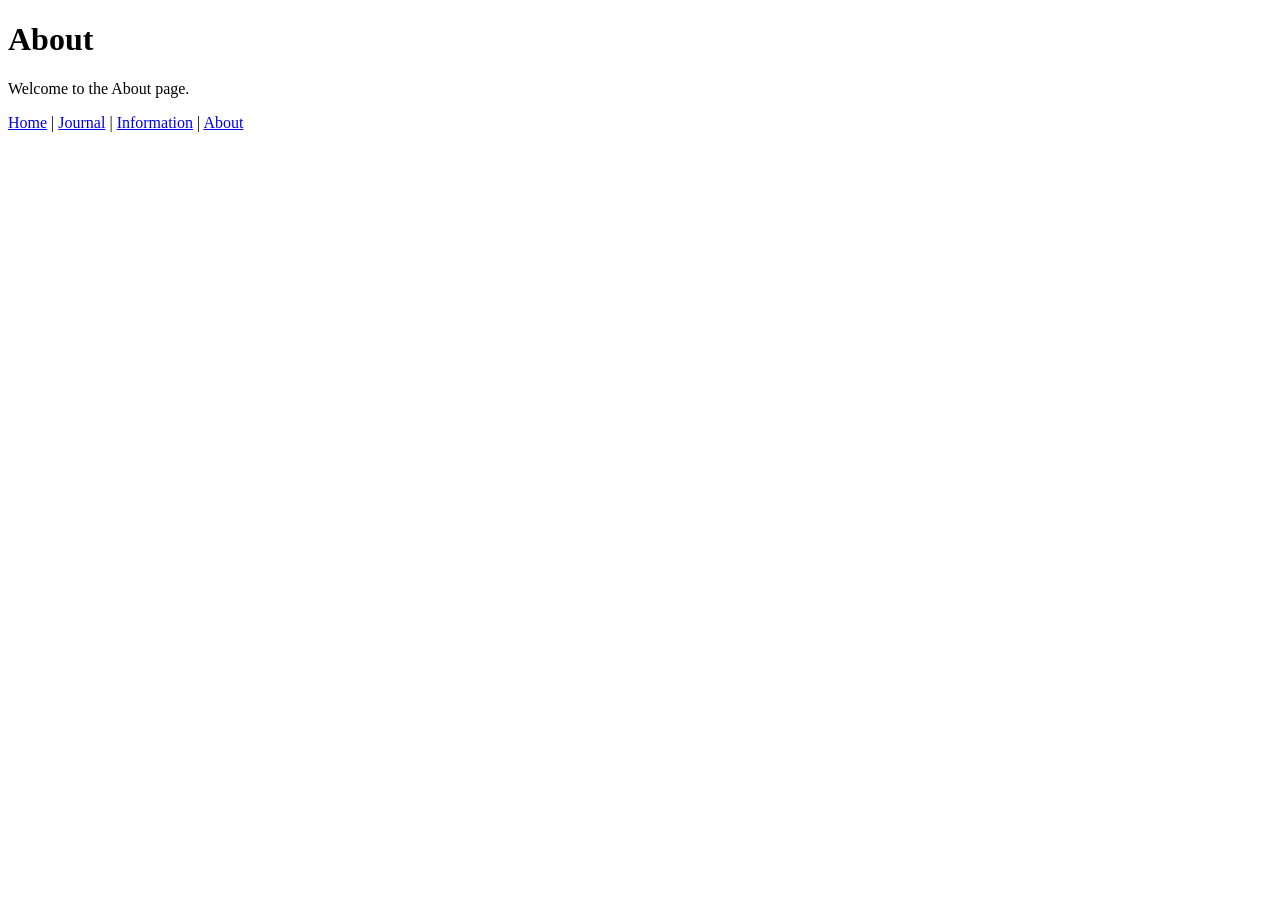
==== about.html @ fe09657f "Add about.html page with navigation links" ====
<!DOCTYPE html>
<html>
<head>
    <title>About</title>
</head>
<body>

<h1>About</h1>

<p>Welcome to the About page.</p>

<a href="index.html">Home</a> |
<a href="journal.html">Journal</a> |
<a href="information.html">Information</a> |
<a href="about.html">About</a>

</body>
</html>
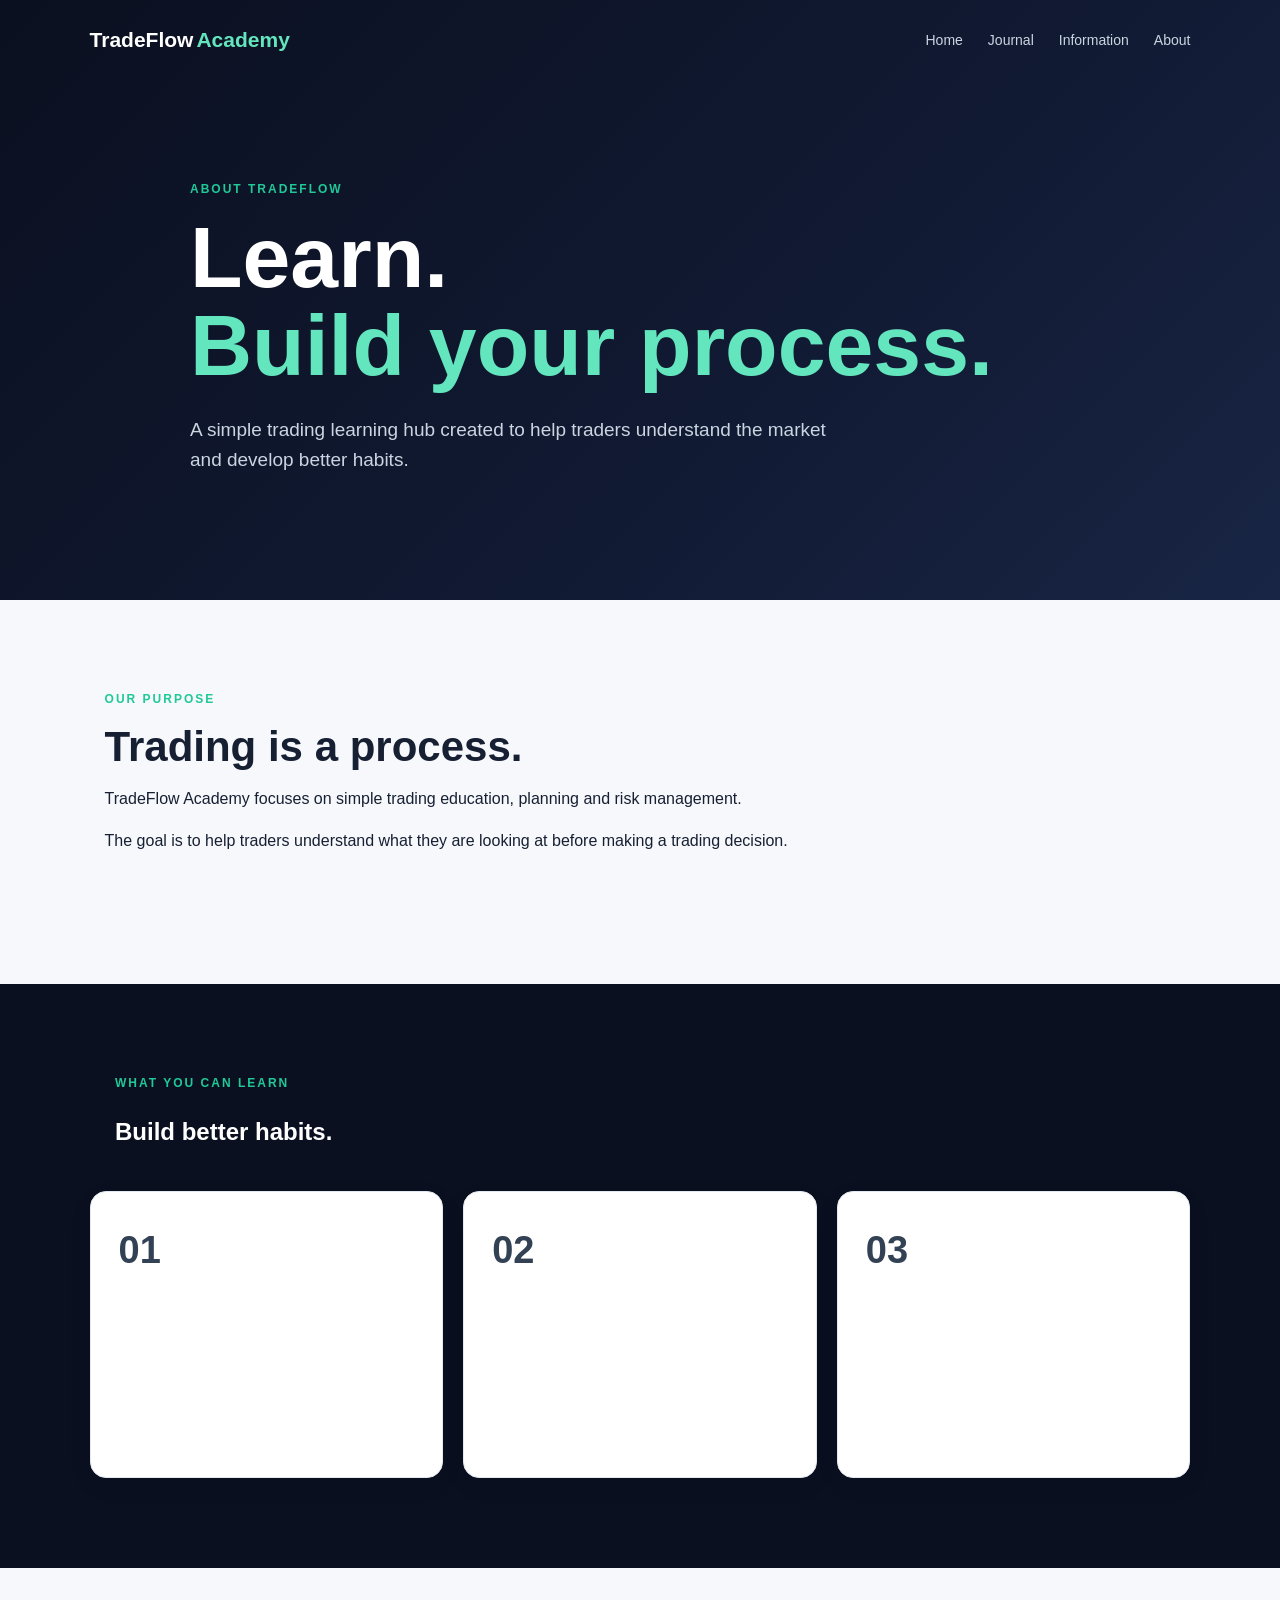
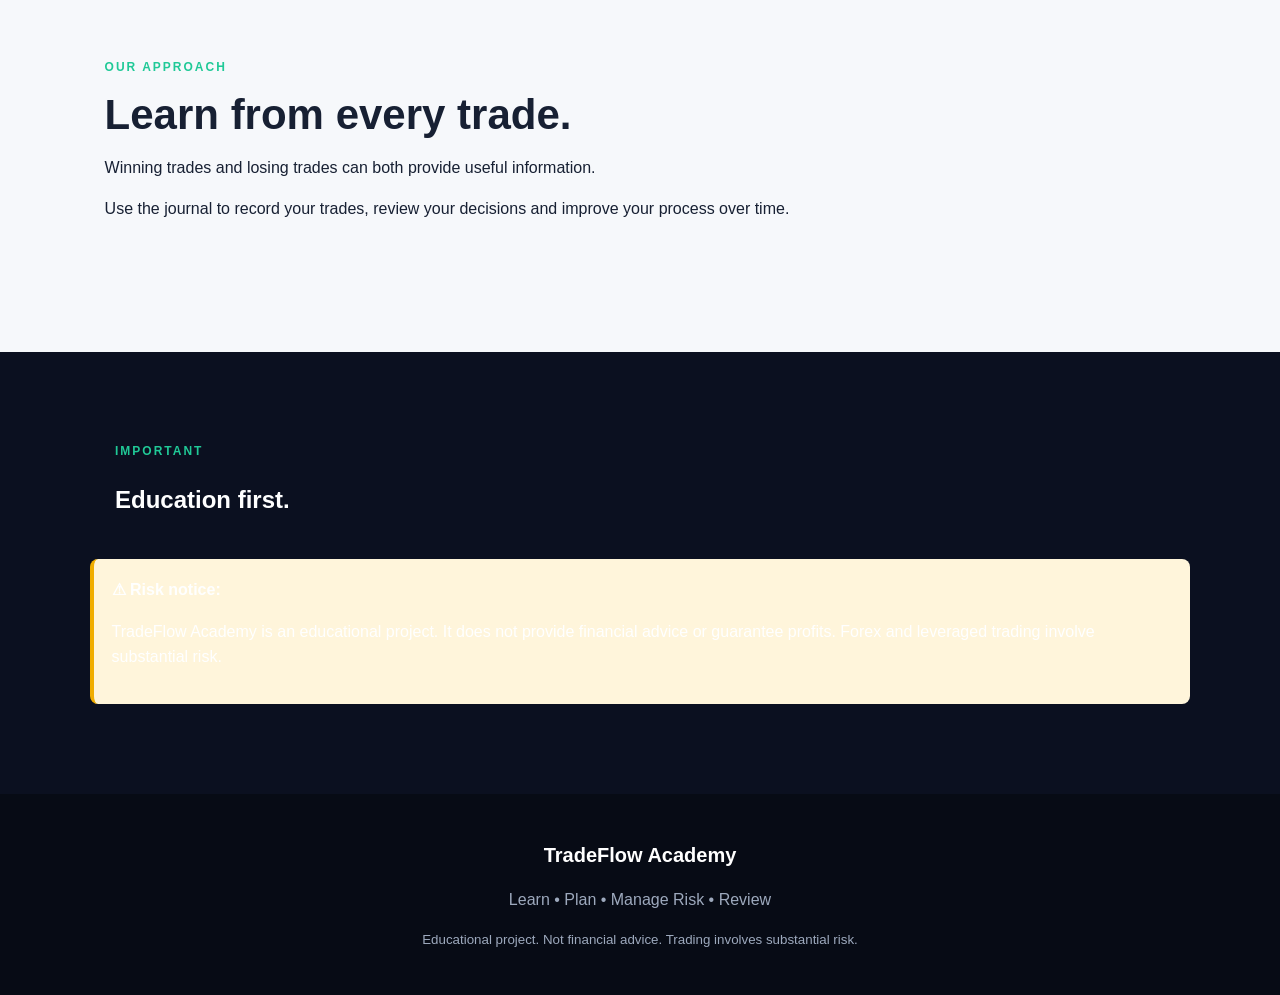
==== commit 7ebd73d2: "Add About page for TradeFlow Academy This file contains the HTML structure for the About page of Tra" ====
--- a/about.html
+++ b/about.html
@@ -1,18 +1,203 @@
 <!DOCTYPE html>
-<html>
+<html lang="en">
+
 <head>
-    <title>About</title>
+  <meta charset="UTF-8">
+  <meta name="viewport" content="width=device-width, initial-scale=1.0">
+
+  <title>About | TradeFlow Academy</title>
+
+  <link rel="stylesheet" href="style.css">
 </head>
+
 <body>
 
-<h1>About</h1>
-
-<p>Welcome to the About page.</p>
-
-<a href="index.html">Home</a> |
-<a href="journal.html">Journal</a> |
-<a href="information.html">Information</a> |
-<a href="about.html">About</a>
+<header class="hero">
+
+  <nav>
+
+    <a class="logo" href="index.html">
+      TradeFlow<span>Academy</span>
+    </a>
+
+    <div class="navlinks">
+
+      <a href="index.html">Home</a>
+
+      <a href="journal.html">Journal</a>
+
+      <a href="information.html">Information</a>
+
+      <a href="about.html">About</a>
+
+    </div>
+
+  </nav>
+
+
+  <div class="hero-content">
+
+    <p class="eyebrow">ABOUT TRADEFLOW</p>
+
+    <h1>Learn.<br><span>Build your process.</span></h1>
+
+    <p class="lead">
+      A simple trading learning hub created to help traders
+      understand the market and develop better habits.
+    </p>
+
+  </div>
+
+</header>
+
+
+<main>
+
+<section class="section">
+
+  <div class="section-head">
+
+    <p class="eyebrow">OUR PURPOSE</p>
+
+    <h2>Trading is a process.</h2>
+
+    <p>
+      TradeFlow Academy focuses on simple trading education,
+      planning and risk management.
+    </p>
+
+    <p>
+      The goal is to help traders understand what they are
+      looking at before making a trading decision.
+    </p>
+
+  </div>
+
+</section>
+
+
+<section class="dark-section">
+
+  <div class="section-head">
+
+    <p class="eyebrow">WHAT YOU CAN LEARN</p>
+
+    <h2>Build better habits.</h2>
+
+  </div>
+
+
+  <div class="cards timeframe-grid">
+
+    <article class="card">
+
+      <div class="tf">01</div>
+
+      <h3>Market Structure</h3>
+
+      <p>
+        Learn how price moves and how to identify
+        important highs, lows and trends.
+      </p>
+
+    </article>
+
+
+    <article class="card">
+
+      <div class="tf">02</div>
+
+      <h3>Trade Planning</h3>
+
+      <p>
+        Build a clear plan before entering a trade
+        instead of making random decisions.
+      </p>
+
+    </article>
+
+
+    <article class="card">
+
+      <div class="tf">03</div>
+
+      <h3>Risk Management</h3>
+
+      <p>
+        Understand stop losses, position size and
+        the importance of protecting your account.
+      </p>
+
+    </article>
+
+  </div>
+
+</section>
+
+
+<section class="section">
+
+  <div class="section-head">
+
+    <p class="eyebrow">OUR APPROACH</p>
+
+    <h2>Learn from every trade.</h2>
+
+    <p>
+      Winning trades and losing trades can both provide
+      useful information.
+    </p>
+
+    <p>
+      Use the journal to record your trades, review your
+      decisions and improve your process over time.
+    </p>
+
+  </div>
+
+</section>
+
+
+<section class="dark-section">
+
+  <div class="section-head">
+
+    <p class="eyebrow">IMPORTANT</p>
+
+    <h2>Education first.</h2>
+
+  </div>
+
+  <div class="warning">
+
+    <strong>⚠ Risk notice:</strong>
+
+    <p>
+      TradeFlow Academy is an educational project.
+      It does not provide financial advice or guarantee profits.
+      Forex and leveraged trading involve substantial risk.
+    </p>
+
+  </div>
+
+</section>
+
+</main>
+
+
+<footer>
+
+  <strong>TradeFlow Academy</strong>
+
+  <p>Learn • Plan • Manage Risk • Review</p>
+
+  <small>
+    Educational project. Not financial advice.
+    Trading involves substantial risk.
+  </small>
+
+</footer>
 
 </body>
+
 </html>
--- a/style.css
+++ b/style.css
@@ -0,0 +1 @@
+*{box-sizing:border-box}html{scroll-behavior:smooth}body{margin:0;font-family:Arial,Helvetica,sans-serif;color:#172033;background:#f6f8fb;line-height:1.6}a{text-decoration:none;color:inherit}.hero{background:linear-gradient(135deg,#0b1020 0%,#111a33 60%,#182544 100%);color:white;min-height:600px;padding:0 7% 80px}nav{height:80px;display:flex;align-items:center;justify-content:space-between;max-width:1200px;margin:auto}.logo{font-size:21px;font-weight:800}.logo span{color:#63e6be;margin-left:3px}.navlinks{display:flex;gap:25px;color:#cbd5e1;font-size:14px}.hero-content{max-width:900px;margin:100px auto 0}.eyebrow{letter-spacing:2px;font-size:12px;font-weight:800;color:#20c997;margin:0 0 15px}.hero h1{font-size:clamp(48px,8vw,86px);line-height:1.02;margin:0 0 25px}.hero h1 span{color:#63e6be}.lead{max-width:650px;color:#cbd5e1;font-size:19px}.buttons{display:flex;gap:12px;margin-top:30px}.btn{display:inline-block;border:0;border-radius:8px;padding:13px 20px;font-weight:700;cursor:pointer}.primary{background:#63e6be;color:#071018}.ghost{border:1px solid #52617d;color:white}.section{padding:90px 7%;max-width:1250px;margin:auto}.section-head{max-width:760px;margin-bottom:40px}.section h2{font-size:42px;line-height:1.1;margin:0 0 15px}.cards{display:grid;grid-template-columns:repeat(3,1fr);gap:20px}.card{background:white;border:1px solid #e4e9f0;border-radius:16px;padding:28px;box-shadow:0 8px 30px #1018280a}.card.accent{border-top:4px solid #63e6be}.tf{font-weight:900;font-size:38px;color:#334155}.card h3{font-size:21px}.card li{margin:7px 0;color:#64748b}.flow{display:flex;flex-wrap:wrap;justify-content:center;gap:15px;align-items:center;margin-top:35px;font-weight:800}.flow span{background:#e9f8f3;padding:10px 15px;border-radius:30px}.flow b{color:#20a77a}.dark-section{background:#0b1020;color:white;padding:90px 7%}.dark-section>.section-head,.strategy-list{max-width:1050px;margin-left:auto;margin-right:auto}.dark-section .section-head p:not(.eyebrow){color:#aeb9cc}.strategy-list{display:grid;gap:8px}.step{display:grid;grid-template-columns:70px 1fr;gap:20px;padding:25px 0;border-bottom:1px solid #26314a}.step span{font-size:26px;font-weight:900;color:#63e6be}.step h3{margin:0 0 5px}.step p{margin:0;color:#b8c2d4}.risk-grid{display:grid;grid-template-columns:repeat(4,1fr);gap:18px}.risk-box{background:white;border:1px solid #e4e9f0;border-radius:15px;padding:25px}.risk-box strong{font-size:32px;color:#20a77a}.warning{margin-top:30px;padding:18px;background:#fff5db;border-left:4px solid #f0ad00;border-radius:8px}.alt{background:#eef3f7;max-width:none}.checklist{max-width:800px;margin:auto;display:grid;gap:12px}.checklist label{background:white;border:1px solid #dfe5ec;padding:16px;border-radius:9px;font-weight:600}.checklist input{width:18px;height:18px;margin-right:10px;vertical-align:middle}.journal-form{max-width:800px;margin:auto;display:grid;grid-template-columns:1fr 1fr;gap:12px}.journal-form input,.journal-form select,.journal-form textarea{width:100%;padding:14px;border-radius:8px;border:1px solid #39445d;background:#141d32;color:white}.journal-form textarea{grid-column:1/-1;min-height:120px}.journal-form .btn{width:max-content}.mini-grid{display:grid;grid-template-columns:repeat(4,1fr);gap:18px}.mini-grid article{background:white;padding:24px;border-radius:14px;border:1px solid #e3e8ef}.mini-grid h3{margin-top:0}footer{background:#070b15;color:#9da9bd;text-align:center;padding:45px 20px}footer strong{color:white;font-size:20px}footer small{display:block;margin-top:15px}@media(max-width:800px){.navlinks{display:none}.hero{padding-left:5%;padding-right:5%}.hero-content{margin-top:70px}.cards,.risk-grid,.mini-grid{grid-template-columns:1fr}.section,.dark-section{padding:65px 5%}.section h2{font-size:34px}.journal-form{grid-template-columns:1fr}.journal-form textarea{grid-column:auto}.flow{justify-content:flex-start}.hero h1{font-size:52px}}
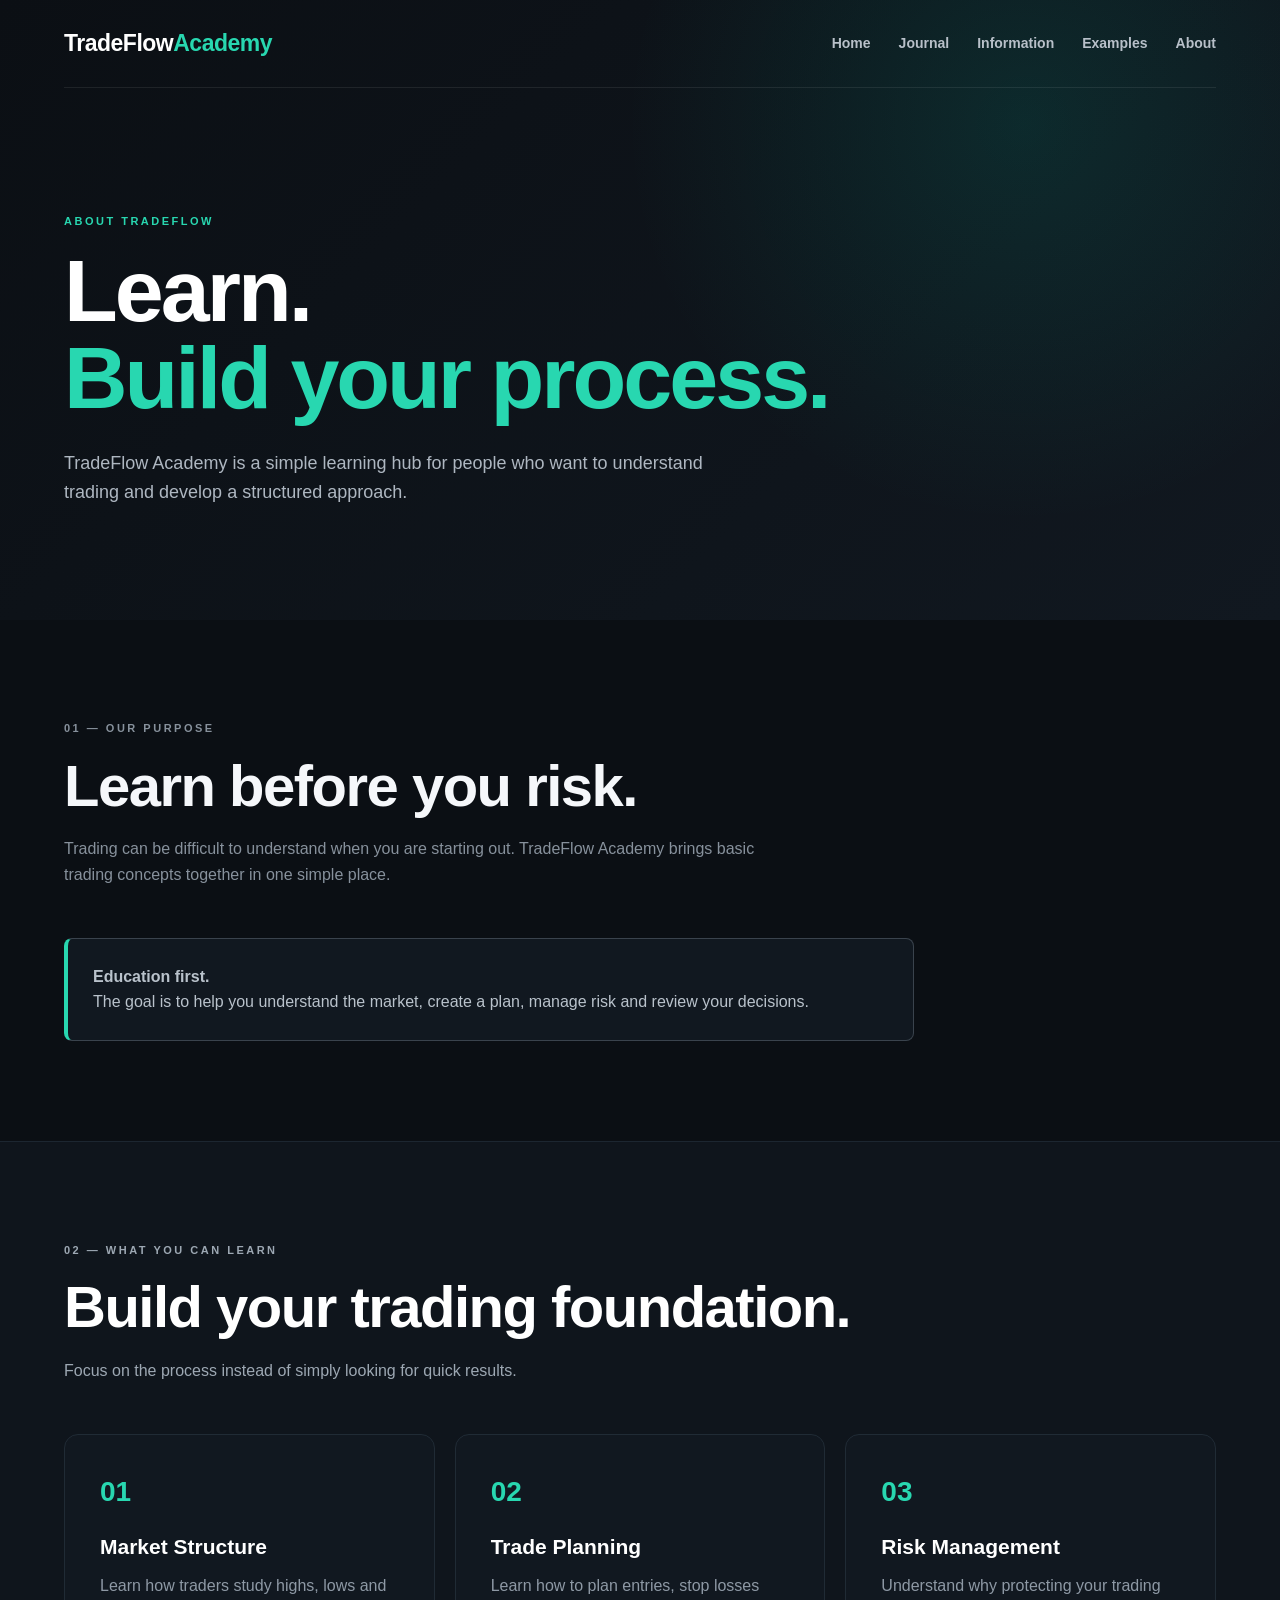
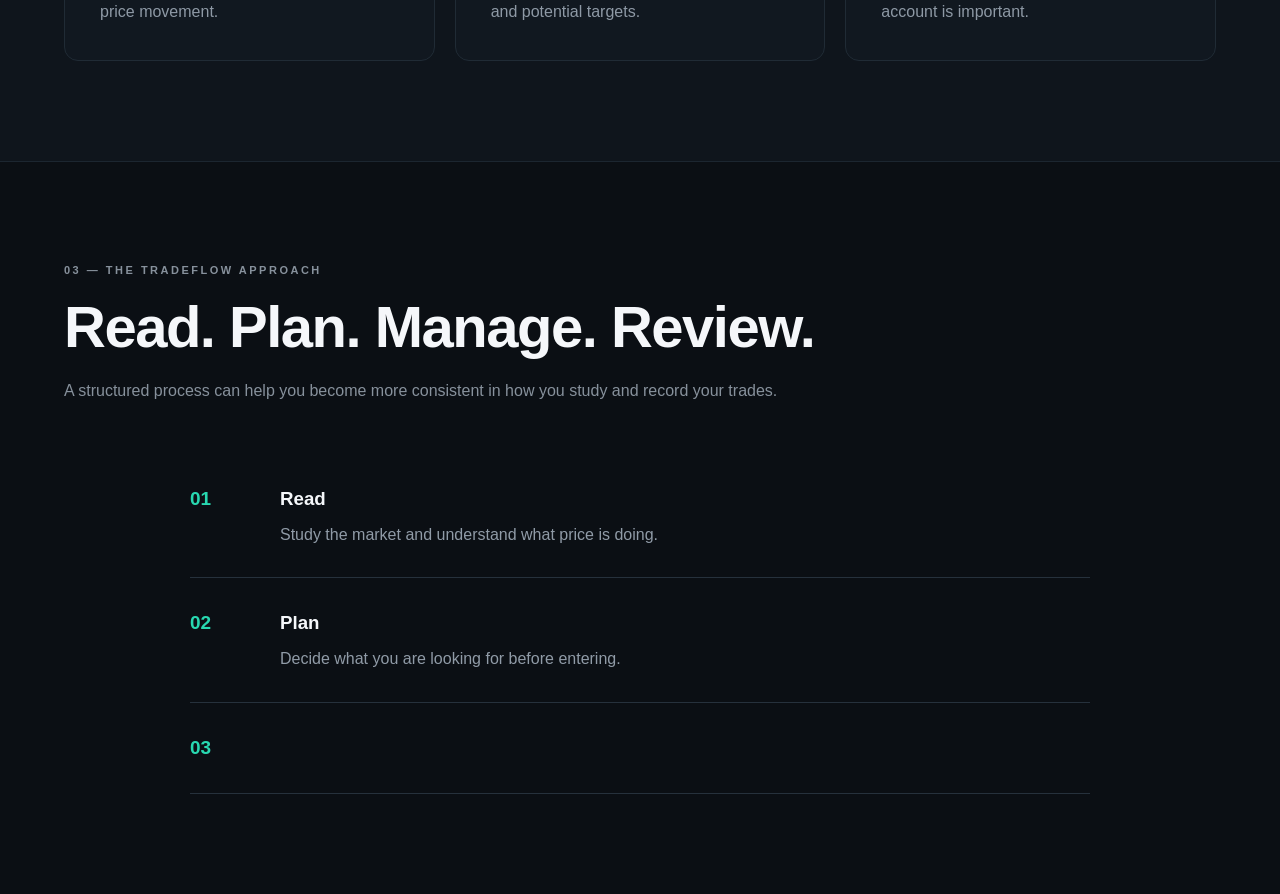
==== commit 2e528ab9: "Add About page for TradeFlow Academy This file contains the HTML structure for the About page of Tra" ====
--- a/about.html
+++ b/about.html
@@ -28,6 +28,8 @@
 
       <a href="information.html">Information</a>
 
+      <a href="examples.html">Examples</a>
+
       <a href="about.html">About</a>
 
     </div>
@@ -39,11 +41,15 @@
 
     <p class="eyebrow">ABOUT TRADEFLOW</p>
 
-    <h1>Learn.<br><span>Build your process.</span></h1>
+    <h1>
+      Learn.<br>
+      <span>Build your process.</span>
+    </h1>
 
     <p class="lead">
-      A simple trading learning hub created to help traders
-      understand the market and develop better habits.
+      TradeFlow Academy is a simple learning hub for people
+      who want to understand trading and develop a structured
+      approach.
     </p>
 
   </div>
@@ -53,22 +59,31 @@
 
 <main>
 
+
 <section class="section">
 
   <div class="section-head">
 
-    <p class="eyebrow">OUR PURPOSE</p>
-
-    <h2>Trading is a process.</h2>
-
-    <p>
-      TradeFlow Academy focuses on simple trading education,
-      planning and risk management.
-    </p>
-
-    <p>
-      The goal is to help traders understand what they are
-      looking at before making a trading decision.
+    <p class="eyebrow">01 — OUR PURPOSE</p>
+
+    <h2>Learn before you risk.</h2>
+
+    <p>
+      Trading can be difficult to understand when you are
+      starting out. TradeFlow Academy brings basic trading
+      concepts together in one simple place.
+    </p>
+
+  </div>
+
+
+  <div class="warning">
+
+    <strong>Education first.</strong>
+
+    <p>
+      The goal is to help you understand the market,
+      create a plan, manage risk and review your decisions.
     </p>
 
   </div>
@@ -80,14 +95,19 @@
 
   <div class="section-head">
 
-    <p class="eyebrow">WHAT YOU CAN LEARN</p>
-
-    <h2>Build better habits.</h2>
-
-  </div>
-
-
-  <div class="cards timeframe-grid">
+    <p class="eyebrow">02 — WHAT YOU CAN LEARN</p>
+
+    <h2>Build your trading foundation.</h2>
+
+    <p>
+      Focus on the process instead of simply looking for
+      quick results.
+    </p>
+
+  </div>
+
+
+  <div class="cards">
 
     <article class="card">
 
@@ -96,8 +116,8 @@
       <h3>Market Structure</h3>
 
       <p>
-        Learn how price moves and how to identify
-        important highs, lows and trends.
+        Learn how traders study highs, lows and price
+        movement.
       </p>
 
     </article>
@@ -110,8 +130,8 @@
       <h3>Trade Planning</h3>
 
       <p>
-        Build a clear plan before entering a trade
-        instead of making random decisions.
+        Learn how to plan entries, stop losses and
+        potential targets.
       </p>
 
     </article>
@@ -124,8 +144,8 @@
       <h3>Risk Management</h3>
 
       <p>
-        Understand stop losses, position size and
-        the importance of protecting your account.
+        Understand why protecting your trading account
+        is important.
       </p>
 
     </article>
@@ -139,65 +159,54 @@
 
   <div class="section-head">
 
-    <p class="eyebrow">OUR APPROACH</p>
-
-    <h2>Learn from every trade.</h2>
-
-    <p>
-      Winning trades and losing trades can both provide
-      useful information.
-    </p>
-
-    <p>
-      Use the journal to record your trades, review your
-      decisions and improve your process over time.
-    </p>
-
-  </div>
-
-</section>
-
-
-<section class="dark-section">
-
-  <div class="section-head">
-
-    <p class="eyebrow">IMPORTANT</p>
-
-    <h2>Education first.</h2>
-
-  </div>
-
-  <div class="warning">
-
-    <strong>⚠ Risk notice:</strong>
-
-    <p>
-      TradeFlow Academy is an educational project.
-      It does not provide financial advice or guarantee profits.
-      Forex and leveraged trading involve substantial risk.
-    </p>
-
-  </div>
-
-</section>
-
-</main>
-
-
-<footer>
-
-  <strong>TradeFlow Academy</strong>
-
-  <p>Learn • Plan • Manage Risk • Review</p>
-
-  <small>
-    Educational project. Not financial advice.
-    Trading involves substantial risk.
-  </small>
-
-</footer>
-
-</body>
-
-</html>
+    <p class="eyebrow">03 — THE TRADEFLOW APPROACH</p>
+
+    <h2>Read. Plan. Manage. Review.</h2>
+
+    <p>
+      A structured process can help you become more
+      consistent in how you study and record your trades.
+    </p>
+
+  </div>
+
+
+  <div class="strategy-list">
+
+    <div class="step">
+
+      <span>01</span>
+
+      <div>
+
+        <h3>Read</h3>
+
+        <p>
+          Study the market and understand what price is doing.
+        </p>
+
+      </div>
+
+    </div>
+
+
+    <div class="step">
+
+      <span>02</span>
+
+      <div>
+
+        <h3>Plan</h3>
+
+        <p>
+          Decide what you are looking for before entering.
+        </p>
+
+      </div>
+
+    </div>
+
+
+    <div class="step">
+
+      <span>03
--- a/style.css
+++ b/style.css
@@ -1 +1,374 @@
-*{box-sizing:border-box}html{scroll-behavior:smooth}body{margin:0;font-family:Arial,Helvetica,sans-serif;color:#172033;background:#f6f8fb;line-height:1.6}a{text-decoration:none;color:inherit}.hero{background:linear-gradient(135deg,#0b1020 0%,#111a33 60%,#182544 100%);color:white;min-height:600px;padding:0 7% 80px}nav{height:80px;display:flex;align-items:center;justify-content:space-between;max-width:1200px;margin:auto}.logo{font-size:21px;font-weight:800}.logo span{color:#63e6be;margin-left:3px}.navlinks{display:flex;gap:25px;color:#cbd5e1;font-size:14px}.hero-content{max-width:900px;margin:100px auto 0}.eyebrow{letter-spacing:2px;font-size:12px;font-weight:800;color:#20c997;margin:0 0 15px}.hero h1{font-size:clamp(48px,8vw,86px);line-height:1.02;margin:0 0 25px}.hero h1 span{color:#63e6be}.lead{max-width:650px;color:#cbd5e1;font-size:19px}.buttons{display:flex;gap:12px;margin-top:30px}.btn{display:inline-block;border:0;border-radius:8px;padding:13px 20px;font-weight:700;cursor:pointer}.primary{background:#63e6be;color:#071018}.ghost{border:1px solid #52617d;color:white}.section{padding:90px 7%;max-width:1250px;margin:auto}.section-head{max-width:760px;margin-bottom:40px}.section h2{font-size:42px;line-height:1.1;margin:0 0 15px}.cards{display:grid;grid-template-columns:repeat(3,1fr);gap:20px}.card{background:white;border:1px solid #e4e9f0;border-radius:16px;padding:28px;box-shadow:0 8px 30px #1018280a}.card.accent{border-top:4px solid #63e6be}.tf{font-weight:900;font-size:38px;color:#334155}.card h3{font-size:21px}.card li{margin:7px 0;color:#64748b}.flow{display:flex;flex-wrap:wrap;justify-content:center;gap:15px;align-items:center;margin-top:35px;font-weight:800}.flow span{background:#e9f8f3;padding:10px 15px;border-radius:30px}.flow b{color:#20a77a}.dark-section{background:#0b1020;color:white;padding:90px 7%}.dark-section>.section-head,.strategy-list{max-width:1050px;margin-left:auto;margin-right:auto}.dark-section .section-head p:not(.eyebrow){color:#aeb9cc}.strategy-list{display:grid;gap:8px}.step{display:grid;grid-template-columns:70px 1fr;gap:20px;padding:25px 0;border-bottom:1px solid #26314a}.step span{font-size:26px;font-weight:900;color:#63e6be}.step h3{margin:0 0 5px}.step p{margin:0;color:#b8c2d4}.risk-grid{display:grid;grid-template-columns:repeat(4,1fr);gap:18px}.risk-box{background:white;border:1px solid #e4e9f0;border-radius:15px;padding:25px}.risk-box strong{font-size:32px;color:#20a77a}.warning{margin-top:30px;padding:18px;background:#fff5db;border-left:4px solid #f0ad00;border-radius:8px}.alt{background:#eef3f7;max-width:none}.checklist{max-width:800px;margin:auto;display:grid;gap:12px}.checklist label{background:white;border:1px solid #dfe5ec;padding:16px;border-radius:9px;font-weight:600}.checklist input{width:18px;height:18px;margin-right:10px;vertical-align:middle}.journal-form{max-width:800px;margin:auto;display:grid;grid-template-columns:1fr 1fr;gap:12px}.journal-form input,.journal-form select,.journal-form textarea{width:100%;padding:14px;border-radius:8px;border:1px solid #39445d;background:#141d32;color:white}.journal-form textarea{grid-column:1/-1;min-height:120px}.journal-form .btn{width:max-content}.mini-grid{display:grid;grid-template-columns:repeat(4,1fr);gap:18px}.mini-grid article{background:white;padding:24px;border-radius:14px;border:1px solid #e3e8ef}.mini-grid h3{margin-top:0}footer{background:#070b15;color:#9da9bd;text-align:center;padding:45px 20px}footer strong{color:white;font-size:20px}footer small{display:block;margin-top:15px}@media(max-width:800px){.navlinks{display:none}.hero{padding-left:5%;padding-right:5%}.hero-content{margin-top:70px}.cards,.risk-grid,.mini-grid{grid-template-columns:1fr}.section,.dark-section{padding:65px 5%}.section h2{font-size:34px}.journal-form{grid-template-columns:1fr}.journal-form textarea{grid-column:auto}.flow{justify-content:flex-start}.hero h1{font-size:52px}}
+* {
+  box-sizing: border-box;
+  margin: 0;
+  padding: 0;
+}
+
+html {
+  scroll-behavior: smooth;
+}
+
+body {
+  font-family: Arial, Helvetica, sans-serif;
+  background: #0b0f14;
+  color: #f5f7fa;
+  line-height: 1.6;
+}
+
+/* NAVIGATION */
+
+.hero {
+  min-height: 620px;
+  background:
+    radial-gradient(circle at 80% 20%, rgba(0, 200, 170, 0.12), transparent 35%),
+    linear-gradient(135deg, #0b0f14, #111820);
+  color: white;
+}
+
+nav {
+  width: 90%;
+  max-width: 1200px;
+  margin: auto;
+  padding: 25px 0;
+
+  display: flex;
+  justify-content: space-between;
+  align-items: center;
+  gap: 30px;
+
+  border-bottom: 1px solid rgba(255,255,255,0.08);
+}
+
+.logo {
+  color: white;
+  text-decoration: none;
+  font-size: 23px;
+  font-weight: 800;
+  letter-spacing: -0.5px;
+}
+
+.logo span {
+  color: #28d7b0;
+  font-weight: 800;
+}
+
+.navlinks {
+  display: flex;
+  align-items: center;
+  gap: 28px;
+}
+
+.navlinks a {
+  color: #b8c0c9;
+  text-decoration: none;
+  font-size: 14px;
+  font-weight: 600;
+  transition: 0.2s;
+}
+
+.navlinks a:hover {
+  color: #28d7b0;
+}
+
+/* HERO */
+
+.hero-content {
+  width: 90%;
+  max-width: 1200px;
+  margin: auto;
+  padding: 125px 0 100px;
+}
+
+.eyebrow {
+  color: #28d7b0;
+  font-size: 11px;
+  letter-spacing: 2.5px;
+  font-weight: 800;
+  margin-bottom: 18px;
+}
+
+h1 {
+  font-size: clamp(48px, 8vw, 88px);
+  line-height: 0.98;
+  letter-spacing: -3px;
+  margin-bottom: 28px;
+}
+
+h1 span {
+  color: #28d7b0;
+}
+
+.lead {
+  max-width: 650px;
+  color: #aeb7c1;
+  font-size: 18px;
+}
+
+/* SECTIONS */
+
+.section {
+  width: 90%;
+  max-width: 1200px;
+  margin: auto;
+  padding: 100px 0;
+}
+
+.dark-section {
+  background: #0f151c;
+  color: white;
+  padding: 100px 5%;
+  border-top: 1px solid #1c2630;
+  border-bottom: 1px solid #1c2630;
+}
+
+.section-head {
+  max-width: 800px;
+  margin-bottom: 50px;
+}
+
+.section-head h2 {
+  font-size: clamp(34px, 5vw, 58px);
+  line-height: 1.05;
+  letter-spacing: -1.5px;
+  margin-bottom: 20px;
+}
+
+.section-head p {
+  color: #87919c;
+  max-width: 720px;
+}
+
+.dark-section .section-head p {
+  color: #9da8b3;
+}
+
+/* CARDS */
+
+.cards {
+  display: grid;
+  grid-template-columns: repeat(3, 1fr);
+  gap: 20px;
+  max-width: 1200px;
+  margin: auto;
+}
+
+.card {
+  background: #111820;
+  padding: 35px;
+  border: 1px solid #202b35;
+  border-radius: 14px;
+  transition: transform 0.2s, border-color 0.2s;
+}
+
+.card:hover {
+  transform: translateY(-5px);
+  border-color: #28d7b0;
+}
+
+.card h3 {
+  margin: 15px 0 10px;
+  font-size: 21px;
+}
+
+.card p {
+  color: #8e99a5;
+}
+
+.tf {
+  color: #28d7b0;
+  font-size: 28px;
+  font-weight: 800;
+}
+
+/* STRATEGY */
+
+.strategy-list {
+  max-width: 900px;
+  margin: auto;
+}
+
+.step {
+  display: flex;
+  gap: 30px;
+  padding: 30px 0;
+  border-bottom: 1px solid #26313c;
+}
+
+.step > span {
+  color: #28d7b0;
+  font-weight: 800;
+  font-size: 19px;
+  min-width: 60px;
+}
+
+.step h3 {
+  margin-bottom: 8px;
+}
+
+.step p {
+  color: #909ba7;
+}
+
+/* RISK */
+
+.risk-grid {
+  display: grid;
+  grid-template-columns: repeat(2, 1fr);
+  gap: 20px;
+  max-width: 900px;
+}
+
+.risk-box {
+  padding: 35px;
+  border: 1px solid #202b35;
+  border-radius: 14px;
+  background: #111820;
+}
+
+.risk-box strong {
+  color: #28d7b0;
+  font-size: 42px;
+}
+
+.risk-box h3 {
+  margin: 10px 0;
+}
+
+.risk-box p {
+  color: #8e99a5;
+}
+
+/* WARNING */
+
+.warning {
+  max-width: 850px;
+  padding: 25px;
+  border: 1px solid #3a434d;
+  border-left: 4px solid #28d7b0;
+  border-radius: 8px;
+  background: #111820;
+  color: #b9c2cb;
+}
+
+/* JOURNAL */
+
+.journal-form {
+  max-width: 700px;
+  display: grid;
+  gap: 15px;
+}
+
+.journal-form input,
+.journal-form select,
+.journal-form textarea {
+  width: 100%;
+  padding: 16px;
+  border: 1px solid #26313c;
+  border-radius: 8px;
+  background: #111820;
+  color: white;
+  font-family: inherit;
+  font-size: 15px;
+  outline: none;
+}
+
+.journal-form input:focus,
+.journal-form select:focus,
+.journal-form textarea:focus {
+  border-color: #28d7b0;
+}
+
+.journal-form textarea {
+  min-height: 150px;
+  resize: vertical;
+}
+
+/* BUTTONS */
+
+.btn {
+  display: inline-block;
+  padding: 14px 25px;
+  text-decoration: none;
+  border: none;
+  border-radius: 7px;
+  cursor: pointer;
+  font-weight: 800;
+}
+
+.primary {
+  background: #28d7b0;
+  color: #06100e;
+}
+
+/* FOOTER */
+
+footer {
+  background: #080b0f;
+  color: white;
+  text-align: center;
+  padding: 55px 20px;
+  border-top: 1px solid #1b252e;
+}
+
+footer strong {
+  font-size: 20px;
+}
+
+footer p {
+  margin: 10px 0;
+  color: #89939d;
+}
+
+footer small {
+  color: #59636d;
+}
+
+/* MOBILE */
+
+@media (max-width: 700px) {
+
+  nav {
+    flex-direction: column;
+    align-items: flex-start;
+    gap: 18px;
+  }
+
+  .navlinks {
+    width: 100%;
+    flex-wrap: wrap;
+    gap: 18px;
+  }
+
+  .hero {
+    min-height: 560px;
+  }
+
+  .hero-content {
+    padding: 90px 0;
+  }
+
+  h1 {
+    font-size: 52px;
+    letter-spacing: -2px;
+  }
+
+  .cards {
+    grid-template-columns: 1fr;
+  }
+
+  .risk-grid {
+    grid-template-columns: 1fr;
+  }
+
+  .section {
+    padding: 70px 0;
+  }
+
+  .dark-section {
+    padding: 70px 5%;
+  }
+
+  .step {
+    gap: 15px;
+  }
+}
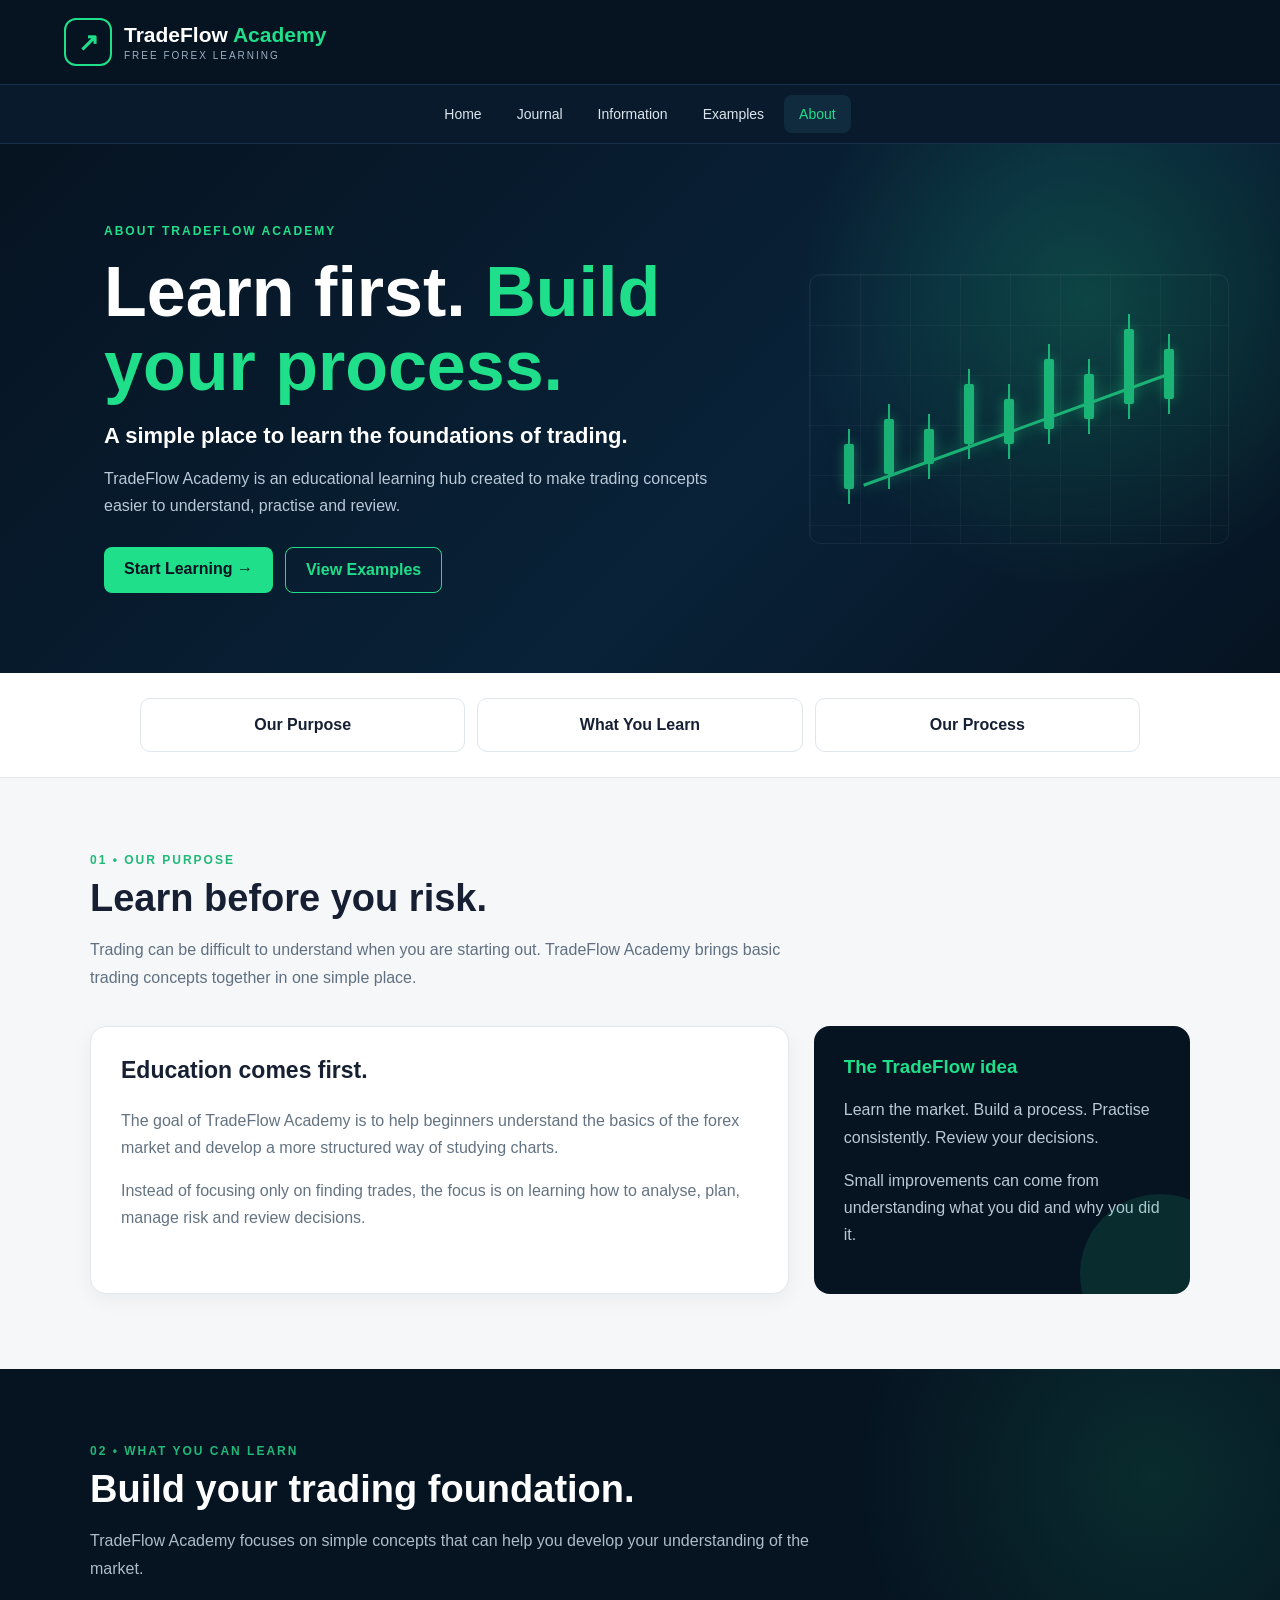
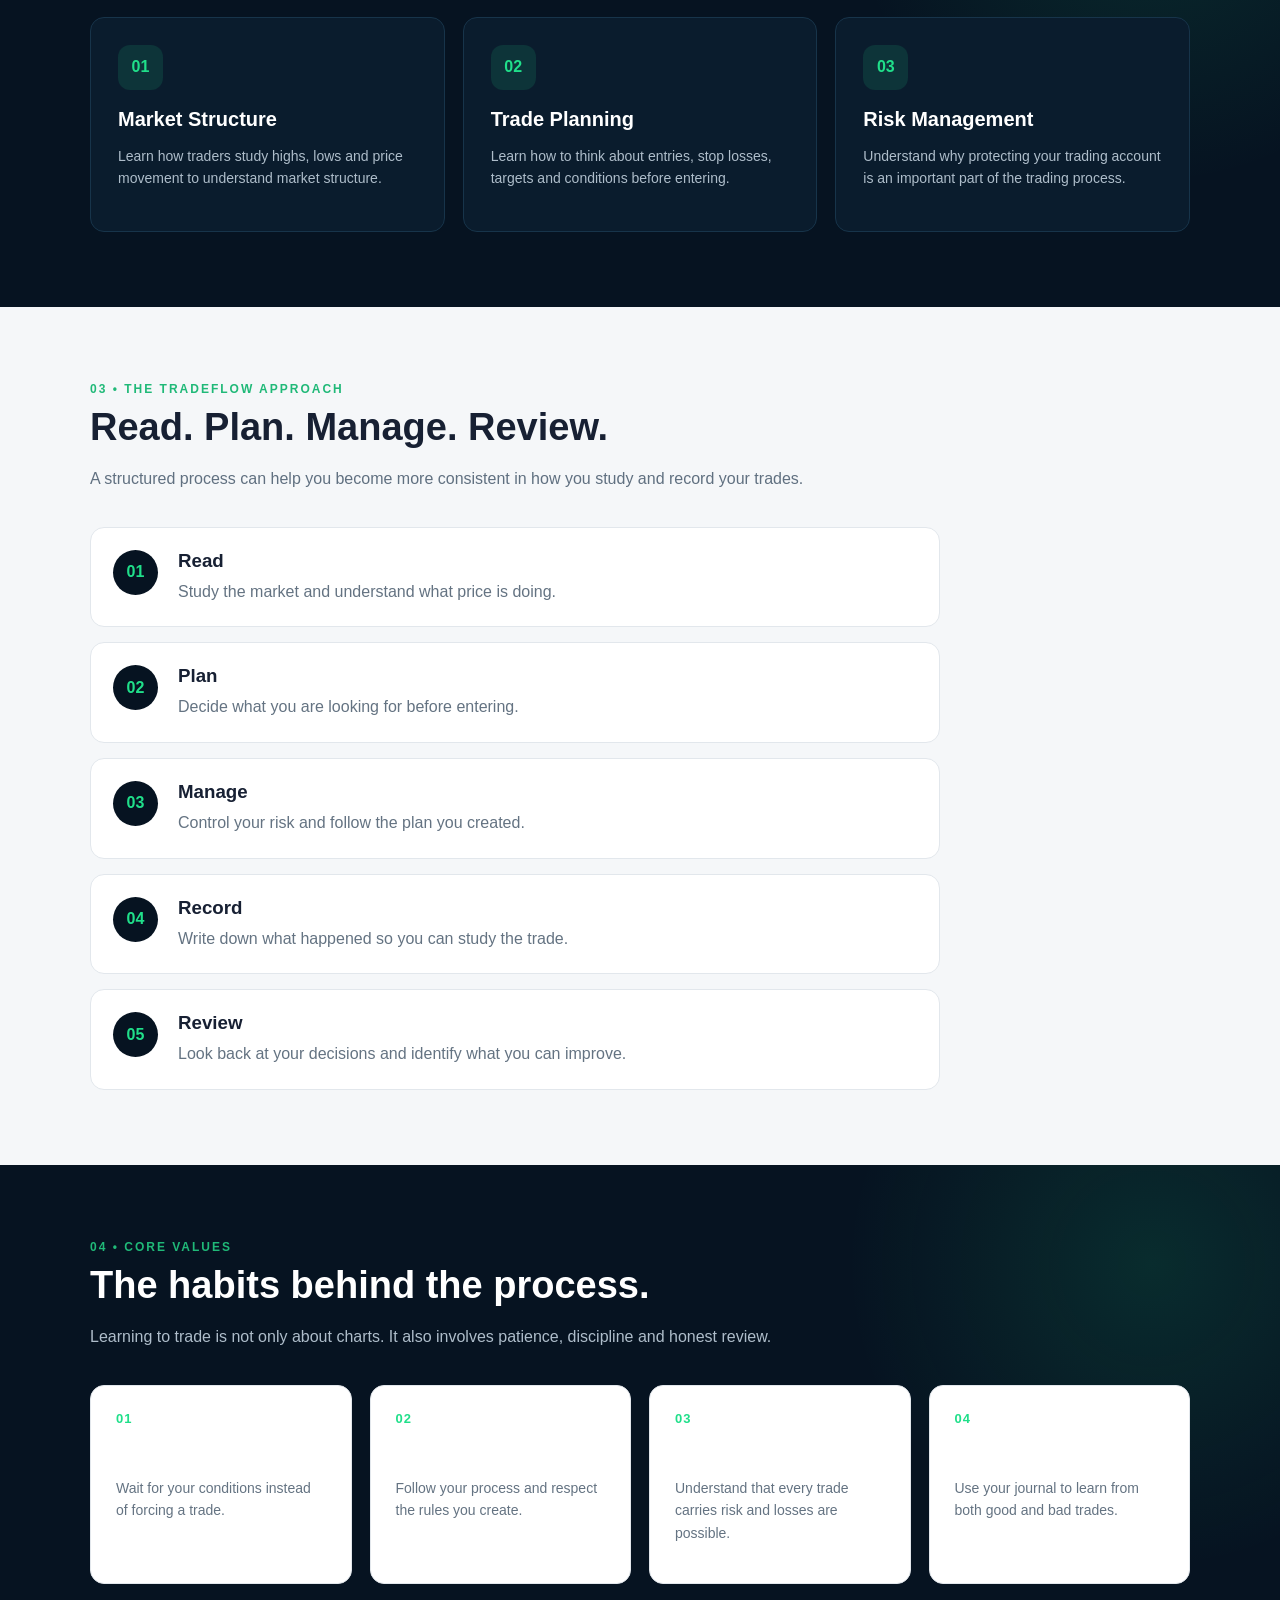
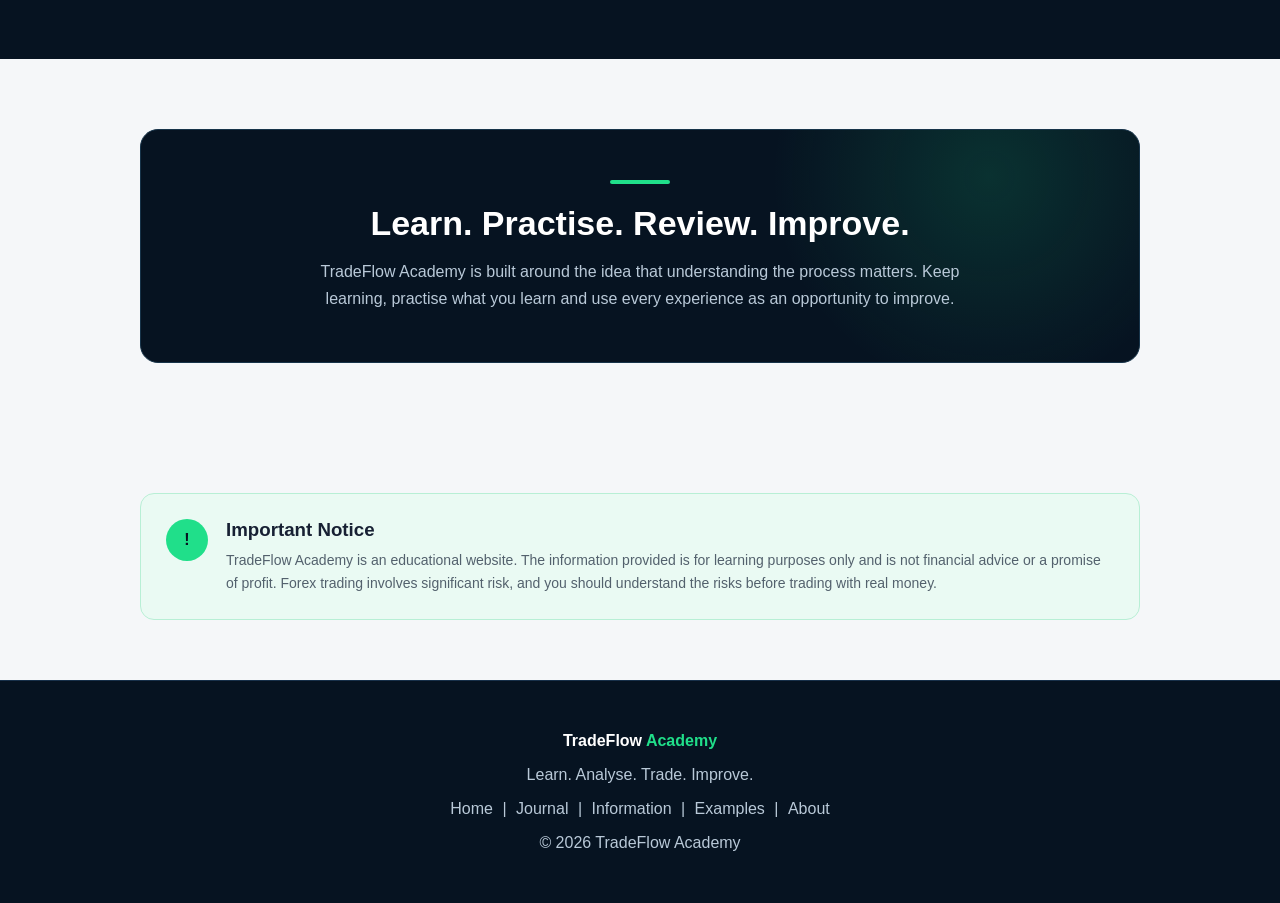
==== commit ac949451: "Create about.html" ====
--- a/about.html
+++ b/about.html
@@ -7,206 +7,1493 @@
 
   <title>About | TradeFlow Academy</title>
 
-  <link rel="stylesheet" href="style.css">
+  <style>
+
+    * {
+      box-sizing: border-box;
+    }
+
+    html {
+      scroll-behavior: smooth;
+    }
+
+    body {
+      margin: 0;
+      font-family: Arial, Helvetica, sans-serif;
+      background: #f5f7f9;
+      color: #172033;
+    }
+
+
+    /* HEADER */
+
+    header {
+      background: #061321;
+      color: white;
+      border-bottom: 1px solid #17304a;
+      padding: 18px 5%;
+    }
+
+    .header-inner {
+      max-width: 1200px;
+      margin: auto;
+      display: flex;
+      align-items: center;
+      justify-content: space-between;
+    }
+
+    .brand {
+      display: flex;
+      align-items: center;
+      gap: 12px;
+    }
+
+    .logo {
+      width: 48px;
+      height: 48px;
+      border: 2px solid #20df8a;
+      border-radius: 12px;
+      display: flex;
+      align-items: center;
+      justify-content: center;
+      color: #20df8a;
+      font-size: 25px;
+      font-weight: bold;
+    }
+
+    .brand-name {
+      font-size: 21px;
+      font-weight: bold;
+    }
+
+    .brand-name span {
+      color: #20df8a;
+    }
+
+    .tagline {
+      font-size: 10px;
+      letter-spacing: 2px;
+      color: #9db0c2;
+      margin-top: 3px;
+    }
+
+
+    /* NAVIGATION */
+
+    nav {
+      background: #081a2b;
+      border-bottom: 1px solid #17304a;
+    }
+
+    .nav-inner {
+      max-width: 1200px;
+      margin: auto;
+      display: flex;
+      justify-content: center;
+      flex-wrap: wrap;
+      padding: 10px 15px;
+      gap: 5px;
+    }
+
+    nav a {
+      color: #dce5ed;
+      text-decoration: none;
+      padding: 11px 15px;
+      border-radius: 8px;
+      font-size: 14px;
+      transition: 0.2s;
+    }
+
+    nav a:hover,
+    nav a.active {
+      color: #20df8a;
+      background: #102b3e;
+    }
+
+
+    /* HERO */
+
+    .hero {
+      position: relative;
+      overflow: hidden;
+      min-height: 500px;
+
+      background:
+        radial-gradient(
+          circle at 85% 30%,
+          rgba(32,223,138,0.20),
+          transparent 25%
+        ),
+        linear-gradient(
+          135deg,
+          #061321,
+          #092238 60%,
+          #061321
+        );
+
+      color: white;
+    }
+
+    .hero-content {
+      max-width: 1200px;
+      min-height: 500px;
+      margin: auto;
+      padding: 80px 5%;
+      display: flex;
+      align-items: center;
+      position: relative;
+      z-index: 2;
+    }
+
+    .hero-text {
+      max-width: 680px;
+    }
+
+    .eyebrow {
+      color: #20df8a;
+      font-size: 12px;
+      font-weight: bold;
+      letter-spacing: 2px;
+      margin-bottom: 18px;
+    }
+
+    .hero h1 {
+      font-size: clamp(40px, 6vw, 70px);
+      line-height: 1.05;
+      margin: 0 0 20px;
+    }
+
+    .hero h1 span {
+      color: #20df8a;
+    }
+
+    .hero-subtitle {
+      font-size: 22px;
+      font-weight: bold;
+      margin-bottom: 15px;
+    }
+
+    .hero p {
+      color: #b9c9d8;
+      line-height: 1.7;
+      font-size: 16px;
+      max-width: 620px;
+    }
+
+    .buttons {
+      display: flex;
+      flex-wrap: wrap;
+      gap: 12px;
+      margin-top: 28px;
+    }
+
+    .button {
+      display: inline-block;
+      padding: 13px 20px;
+      border-radius: 8px;
+      text-decoration: none;
+      font-weight: bold;
+      transition: 0.2s;
+    }
+
+    .button-green {
+      background: #20df8a;
+      color: #061321;
+    }
+
+    .button-green:hover {
+      transform: translateY(-2px);
+      box-shadow: 0 8px 25px rgba(32,223,138,0.25);
+    }
+
+    .button-outline {
+      border: 1px solid #20df8a;
+      color: #20df8a;
+    }
+
+    .button-outline:hover {
+      background: #20df8a;
+      color: #061321;
+    }
+
+
+    /* DECORATIVE CHART */
+
+    .chart {
+      position: absolute;
+      right: 4%;
+      top: 50%;
+      transform: translateY(-50%);
+      width: 420px;
+      height: 270px;
+      opacity: 0.75;
+    }
+
+    .chart::before {
+      content: "";
+      position: absolute;
+      inset: 0;
+
+      background:
+        linear-gradient(
+          rgba(255,255,255,0.05) 1px,
+          transparent 1px
+        ),
+        linear-gradient(
+          90deg,
+          rgba(255,255,255,0.05) 1px,
+          transparent 1px
+        );
+
+      background-size: 50px 50px;
+      border: 1px solid rgba(255,255,255,0.08);
+      border-radius: 12px;
+    }
+
+    .candle {
+      position: absolute;
+      width: 10px;
+      border-radius: 2px;
+      background: #20df8a;
+      box-shadow: 0 0 12px rgba(32,223,138,0.5);
+    }
+
+    .candle::before,
+    .candle::after {
+      content: "";
+      position: absolute;
+      width: 2px;
+      height: 30px;
+      background: #20df8a;
+      left: 4px;
+    }
+
+    .candle::before {
+      top: -15px;
+    }
+
+    .candle::after {
+      bottom: -15px;
+    }
+
+    .c1 {
+      left: 35px;
+      top: 170px;
+      height: 45px;
+    }
+
+    .c2 {
+      left: 75px;
+      top: 145px;
+      height: 55px;
+    }
+
+    .c3 {
+      left: 115px;
+      top: 155px;
+      height: 35px;
+    }
+
+    .c4 {
+      left: 155px;
+      top: 110px;
+      height: 60px;
+    }
+
+    .c5 {
+      left: 195px;
+      top: 125px;
+      height: 45px;
+    }
+
+    .c6 {
+      left: 235px;
+      top: 85px;
+      height: 70px;
+    }
+
+    .c7 {
+      left: 275px;
+      top: 100px;
+      height: 45px;
+    }
+
+    .c8 {
+      left: 315px;
+      top: 55px;
+      height: 75px;
+    }
+
+    .c9 {
+      left: 355px;
+      top: 75px;
+      height: 50px;
+    }
+
+    .chart-line {
+      position: absolute;
+      width: 320px;
+      height: 3px;
+      background: #20df8a;
+      transform: rotate(-20deg);
+      top: 155px;
+      left: 45px;
+      box-shadow: 0 0 15px rgba(32,223,138,0.7);
+    }
+
+
+    /* QUICK LINKS */
+
+    .quick-links {
+      background: white;
+      padding: 25px 5%;
+      border-bottom: 1px solid #e5e9ee;
+    }
+
+    .quick-grid {
+      max-width: 1000px;
+      margin: auto;
+
+      display: grid;
+      grid-template-columns: repeat(3, 1fr);
+      gap: 12px;
+    }
+
+    .quick-link {
+      padding: 17px;
+      border: 1px solid #e0e6eb;
+      border-radius: 10px;
+      text-decoration: none;
+      color: #172033;
+      font-weight: bold;
+      text-align: center;
+      transition: 0.2s;
+    }
+
+    .quick-link:hover {
+      border-color: #20df8a;
+      color: #159b61;
+      transform: translateY(-2px);
+    }
+
+
+    /* SECTIONS */
+
+    .section {
+      padding: 75px 5%;
+    }
+
+    .section-inner {
+      max-width: 1100px;
+      margin: auto;
+    }
+
+    .section-head {
+      max-width: 720px;
+      margin-bottom: 35px;
+    }
+
+    .section-number {
+      color: #20b978;
+      font-size: 12px;
+      font-weight: bold;
+      letter-spacing: 2px;
+    }
+
+    .section h2 {
+      font-size: 38px;
+      margin: 10px 0 15px;
+    }
+
+    .section-head p {
+      color: #607080;
+      line-height: 1.7;
+    }
+
+
+    /* PURPOSE */
+
+    .purpose-grid {
+      display: grid;
+      grid-template-columns: 1.3fr 0.7fr;
+      gap: 25px;
+      align-items: stretch;
+    }
+
+    .purpose-card {
+      background: white;
+      border: 1px solid #e2e7ec;
+      border-radius: 16px;
+      padding: 30px;
+      box-shadow: 0 6px 20px rgba(12,30,45,0.05);
+    }
+
+    .purpose-card h3 {
+      margin-top: 0;
+      font-size: 23px;
+    }
+
+    .purpose-card p {
+      color: #647382;
+      line-height: 1.7;
+    }
+
+    .purpose-highlight {
+      background: #061321;
+      color: white;
+      border-radius: 16px;
+      padding: 30px;
+      position: relative;
+      overflow: hidden;
+    }
+
+    .purpose-highlight::after {
+      content: "";
+      position: absolute;
+      width: 160px;
+      height: 160px;
+      border-radius: 50%;
+      background: rgba(32,223,138,0.12);
+      right: -50px;
+      bottom: -60px;
+    }
+
+    .purpose-highlight h3 {
+      margin-top: 0;
+      color: #20df8a;
+    }
+
+    .purpose-highlight p {
+      color: #b9c9d8;
+      line-height: 1.7;
+    }
+
+
+    /* DARK SECTION */
+
+    .dark-section {
+      background:
+        radial-gradient(
+          circle at 90% 20%,
+          rgba(32,223,138,0.12),
+          transparent 25%
+        ),
+        #061321;
+
+      color: white;
+      padding: 75px 5%;
+    }
+
+    .dark-inner {
+      max-width: 1100px;
+      margin: auto;
+    }
+
+    .dark-section .section-head p {
+      color: #aebdca;
+    }
+
+    .dark-section h2 {
+      font-size: 38px;
+      margin: 10px 0 15px;
+    }
+
+
+    /* CARDS */
+
+    .cards {
+      display: grid;
+      grid-template-columns: repeat(3, 1fr);
+      gap: 18px;
+    }
+
+    .card {
+      background: #0a1c2d;
+      border: 1px solid #17344a;
+      border-radius: 14px;
+      padding: 27px;
+    }
+
+    .tf {
+      width: 45px;
+      height: 45px;
+      border-radius: 12px;
+      background: rgba(32,223,138,0.12);
+      color: #20df8a;
+      display: flex;
+      align-items: center;
+      justify-content: center;
+      font-weight: bold;
+      margin-bottom: 18px;
+    }
+
+    .card h3 {
+      margin: 0 0 10px;
+      font-size: 20px;
+    }
+
+    .card p {
+      color: #aebdca;
+      line-height: 1.6;
+      font-size: 14px;
+    }
+
+
+    /* PROCESS */
+
+    .strategy-list {
+      max-width: 850px;
+      display: grid;
+      gap: 15px;
+    }
+
+    .step {
+      display: flex;
+      align-items: flex-start;
+      gap: 20px;
+      padding: 22px;
+      background: white;
+      border: 1px solid #e2e7ec;
+      border-radius: 14px;
+      transition: 0.2s;
+    }
+
+    .step:hover {
+      border-color: #20df8a;
+      transform: translateX(4px);
+    }
+
+    .step > span {
+      min-width: 45px;
+      height: 45px;
+      border-radius: 50%;
+      background: #061321;
+      color: #20df8a;
+      display: flex;
+      align-items: center;
+      justify-content: center;
+      font-weight: bold;
+    }
+
+    .step h3 {
+      margin: 0 0 7px;
+    }
+
+    .step p {
+      margin: 0;
+      color: #647382;
+      line-height: 1.6;
+    }
+
+
+    /* VALUES */
+
+    .values-grid {
+      display: grid;
+      grid-template-columns: repeat(4, 1fr);
+      gap: 18px;
+    }
+
+    .value {
+      background: white;
+      border: 1px solid #e2e7ec;
+      border-radius: 14px;
+      padding: 25px;
+    }
+
+    .value-number {
+      color: #20df8a;
+      font-size: 13px;
+      font-weight: bold;
+      letter-spacing: 1px;
+      margin-bottom: 15px;
+    }
+
+    .value h3 {
+      margin: 0 0 10px;
+    }
+
+    .value p {
+      color: #647382;
+      line-height: 1.6;
+      font-size: 14px;
+    }
+
+
+    /* MESSAGE */
+
+    .message-section {
+      padding: 70px 5%;
+      background: #f5f7f9;
+    }
+
+    .message-box {
+      max-width: 1000px;
+      margin: auto;
+      padding: 50px 35px;
+
+      border-radius: 18px;
+
+      background:
+        radial-gradient(
+          circle at 85% 20%,
+          rgba(32,223,138,0.15),
+          transparent 25%
+        ),
+        #061321;
+
+      color: white;
+      text-align: center;
+      border: 1px solid #17344a;
+    }
+
+    .green-line {
+      width: 60px;
+      height: 4px;
+      background: #20df8a;
+      margin: 0 auto 20px;
+      border-radius: 5px;
+    }
+
+    .message-box h2 {
+      margin: 0 0 15px;
+      font-size: 34px;
+    }
+
+    .message-box p {
+      color: #b9c9d8;
+      line-height: 1.7;
+      max-width: 700px;
+      margin: auto;
+    }
+
+
+    /* NOTICE */
+
+    .notice {
+      padding: 60px 5%;
+    }
+
+    .notice-box {
+      max-width: 1000px;
+      margin: auto;
+
+      background: #eafaf3;
+      border: 1px solid #b8efd5;
+      border-radius: 14px;
+
+      padding: 25px;
+
+      display: flex;
+      gap: 18px;
+      align-items: flex-start;
+    }
+
+    .notice-icon {
+      min-width: 42px;
+      height: 42px;
+      border-radius: 50%;
+      background: #20df8a;
+      color: #061321;
+
+      display: flex;
+      align-items: center;
+      justify-content: center;
+
+      font-weight: bold;
+    }
+
+    .notice h3 {
+      margin: 0 0 8px;
+    }
+
+    .notice p {
+      margin: 0;
+      color: #53616d;
+      line-height: 1.6;
+      font-size: 14px;
+    }
+
+
+    /* FOOTER */
+
+    footer {
+      background: #061321;
+      color: #b9c9d8;
+      text-align: center;
+      padding: 35px 20px;
+      border-top: 1px solid #17304a;
+    }
+
+    footer strong {
+      color: white;
+    }
+
+    footer span {
+      color: #20df8a;
+    }
+
+    footer a {
+      color: #b9c9d8;
+      text-decoration: none;
+      margin: 0 5px;
+    }
+
+    footer a:hover {
+      color: #20df8a;
+    }
+
+
+    /* MOBILE */
+
+    @media (max-width: 900px) {
+
+      .chart {
+        opacity: 0.25;
+        right: -80px;
+      }
+
+      .cards {
+        grid-template-columns: 1fr;
+      }
+
+      .values-grid {
+        grid-template-columns: repeat(2, 1fr);
+      }
+
+      .purpose-grid {
+        grid-template-columns: 1fr;
+      }
+
+      .quick-grid {
+        grid-template-columns: repeat(3, 1fr);
+      }
+    }
+
+
+    @media (max-width: 600px) {
+
+      .header-inner {
+        justify-content: center;
+      }
+
+      .hero-content {
+        padding: 65px 6%;
+      }
+
+      .hero h1 {
+        font-size: 42px;
+      }
+
+      .hero-subtitle {
+        font-size: 19px;
+      }
+
+      .chart {
+        display: none;
+      }
+
+      .quick-grid {
+        grid-template-columns: 1fr;
+      }
+
+      .values-grid {
+        grid-template-columns: 1fr;
+      }
+
+      .section,
+      .dark-section {
+        padding: 55px 6%;
+      }
+
+      .section h2,
+      .dark-section h2 {
+        font-size: 30px;
+      }
+
+      .message-box {
+        padding: 35px 22px;
+      }
+
+      .notice-box {
+        flex-direction: column;
+      }
+
+      nav a {
+        font-size: 13px;
+        padding: 9px 10px;
+      }
+
+    }
+
+  </style>
 </head>
 
+
 <body>
 
-<header class="hero">
-
-  <nav>
-
-    <a class="logo" href="index.html">
-      TradeFlow<span>Academy</span>
+
+<!-- HEADER -->
+
+<header>
+
+  <div class="header-inner">
+
+    <div class="brand">
+
+      <div class="logo">
+        ↗
+      </div>
+
+      <div>
+
+        <div class="brand-name">
+          TradeFlow <span>Academy</span>
+        </div>
+
+        <div class="tagline">
+          FREE FOREX LEARNING
+        </div>
+
+      </div>
+
+    </div>
+
+  </div>
+
+</header>
+
+
+<!-- NAVIGATION -->
+
+<nav>
+
+  <div class="nav-inner">
+
+    <a href="index.html">
+      Home
     </a>
 
-    <div class="navlinks">
-
-      <a href="index.html">Home</a>
-
-      <a href="journal.html">Journal</a>
-
-      <a href="information.html">Information</a>
-
-      <a href="examples.html">Examples</a>
-
-      <a href="about.html">About</a>
+    <a href="journal.html">
+      Journal
+    </a>
+
+    <a href="information.html">
+      Information
+    </a>
+
+    <a href="examples.html">
+      Examples
+    </a>
+
+    <a href="about.html" class="active">
+      About
+    </a>
+
+  </div>
+
+</nav>
+
+
+<!-- HERO -->
+
+<section class="hero">
+
+  <div class="hero-content">
+
+    <div class="hero-text">
+
+      <div class="eyebrow">
+        ABOUT TRADEFLOW ACADEMY
+      </div>
+
+      <h1>
+        Learn first.
+        <span>Build your process.</span>
+      </h1>
+
+      <div class="hero-subtitle">
+        A simple place to learn the foundations of trading.
+      </div>
+
+      <p>
+        TradeFlow Academy is an educational learning hub
+        created to make trading concepts easier to understand,
+        practise and review.
+      </p>
+
+      <div class="buttons">
+
+        <a href="information.html" class="button button-green">
+          Start Learning →
+        </a>
+
+        <a href="examples.html" class="button button-outline">
+          View Examples
+        </a>
+
+      </div>
 
     </div>
 
-  </nav>
-
-
-  <div class="hero-content">
-
-    <p class="eyebrow">ABOUT TRADEFLOW</p>
-
-    <h1>
-      Learn.<br>
-      <span>Build your process.</span>
-    </h1>
-
-    <p class="lead">
-      TradeFlow Academy is a simple learning hub for people
-      who want to understand trading and develop a structured
-      approach.
+  </div>
+
+
+  <!-- DECORATIVE CHART -->
+
+  <div class="chart">
+
+    <div class="chart-line"></div>
+
+    <div class="candle c1"></div>
+    <div class="candle c2"></div>
+    <div class="candle c3"></div>
+    <div class="candle c4"></div>
+    <div class="candle c5"></div>
+    <div class="candle c6"></div>
+    <div class="candle c7"></div>
+    <div class="candle c8"></div>
+    <div class="candle c9"></div>
+
+  </div>
+
+</section>
+
+
+<!-- QUICK LINKS -->
+
+<section class="quick-links">
+
+  <div class="quick-grid">
+
+    <a href="#purpose" class="quick-link">
+      Our Purpose
+    </a>
+
+    <a href="#learning" class="quick-link">
+      What You Learn
+    </a>
+
+    <a href="#process" class="quick-link">
+      Our Process
+    </a>
+
+  </div>
+
+</section>
+
+
+<!-- PURPOSE -->
+
+<section class="section" id="purpose">
+
+  <div class="section-inner">
+
+    <div class="section-head">
+
+      <div class="section-number">
+        01 • OUR PURPOSE
+      </div>
+
+      <h2>
+        Learn before you risk.
+      </h2>
+
+      <p>
+        Trading can be difficult to understand when you are
+        starting out. TradeFlow Academy brings basic trading
+        concepts together in one simple place.
+      </p>
+
+    </div>
+
+
+    <div class="purpose-grid">
+
+
+      <div class="purpose-card">
+
+        <h3>
+          Education comes first.
+        </h3>
+
+        <p>
+          The goal of TradeFlow Academy is to help beginners
+          understand the basics of the forex market and develop
+          a more structured way of studying charts.
+        </p>
+
+        <p>
+          Instead of focusing only on finding trades, the focus
+          is on learning how to analyse, plan, manage risk and
+          review decisions.
+        </p>
+
+      </div>
+
+
+      <div class="purpose-highlight">
+
+        <h3>
+          The TradeFlow idea
+        </h3>
+
+        <p>
+          Learn the market.
+          Build a process.
+          Practise consistently.
+          Review your decisions.
+        </p>
+
+        <p>
+          Small improvements can come from understanding
+          what you did and why you did it.
+        </p>
+
+      </div>
+
+
+    </div>
+
+  </div>
+
+</section>
+
+
+<!-- WHAT YOU CAN LEARN -->
+
+<section class="dark-section" id="learning">
+
+  <div class="dark-inner">
+
+    <div class="section-head">
+
+      <div class="section-number">
+        02 • WHAT YOU CAN LEARN
+      </div>
+
+      <h2>
+        Build your trading foundation.
+      </h2>
+
+      <p>
+        TradeFlow Academy focuses on simple concepts that can
+        help you develop your understanding of the market.
+      </p>
+
+    </div>
+
+
+    <div class="cards">
+
+
+      <article class="card">
+
+        <div class="tf">
+          01
+        </div>
+
+        <h3>
+          Market Structure
+        </h3>
+
+        <p>
+          Learn how traders study highs, lows and price
+          movement to understand market structure.
+        </p>
+
+      </article>
+
+
+      <article class="card">
+
+        <div class="tf">
+          02
+        </div>
+
+        <h3>
+          Trade Planning
+        </h3>
+
+        <p>
+          Learn how to think about entries, stop losses,
+          targets and conditions before entering.
+        </p>
+
+      </article>
+
+
+      <article class="card">
+
+        <div class="tf">
+          03
+        </div>
+
+        <h3>
+          Risk Management
+        </h3>
+
+        <p>
+          Understand why protecting your trading account
+          is an important part of the trading process.
+        </p>
+
+      </article>
+
+
+    </div>
+
+  </div>
+
+</section>
+
+
+<!-- TRADEFLOW APPROACH -->
+
+<section class="section" id="process">
+
+  <div class="section-inner">
+
+    <div class="section-head">
+
+      <div class="section-number">
+        03 • THE TRADEFLOW APPROACH
+      </div>
+
+      <h2>
+        Read. Plan. Manage. Review.
+      </h2>
+
+      <p>
+        A structured process can help you become more
+        consistent in how you study and record your trades.
+      </p>
+
+    </div>
+
+
+    <div class="strategy-list">
+
+
+      <div class="step">
+
+        <span>
+          01
+        </span>
+
+        <div>
+
+          <h3>
+            Read
+          </h3>
+
+          <p>
+            Study the market and understand what price is doing.
+          </p>
+
+        </div>
+
+      </div>
+
+
+      <div class="step">
+
+        <span>
+          02
+        </span>
+
+        <div>
+
+          <h3>
+            Plan
+          </h3>
+
+          <p>
+            Decide what you are looking for before entering.
+          </p>
+
+        </div>
+
+      </div>
+
+
+      <div class="step">
+
+        <span>
+          03
+        </span>
+
+        <div>
+
+          <h3>
+            Manage
+          </h3>
+
+          <p>
+            Control your risk and follow the plan you created.
+          </p>
+
+        </div>
+
+      </div>
+
+
+      <div class="step">
+
+        <span>
+          04
+        </span>
+
+        <div>
+
+          <h3>
+            Record
+          </h3>
+
+          <p>
+            Write down what happened so you can study the trade.
+          </p>
+
+        </div>
+
+      </div>
+
+
+      <div class="step">
+
+        <span>
+          05
+        </span>
+
+        <div>
+
+          <h3>
+            Review
+          </h3>
+
+          <p>
+            Look back at your decisions and identify what you
+            can improve.
+          </p>
+
+        </div>
+
+      </div>
+
+
+    </div>
+
+  </div>
+
+</section>
+
+
+<!-- VALUES -->
+
+<section class="dark-section">
+
+  <div class="dark-inner">
+
+    <div class="section-head">
+
+      <div class="section-number">
+        04 • CORE VALUES
+      </div>
+
+      <h2>
+        The habits behind the process.
+      </h2>
+
+      <p>
+        Learning to trade is not only about charts.
+        It also involves patience, discipline and honest review.
+      </p>
+
+    </div>
+
+
+    <div class="values-grid">
+
+
+      <div class="value">
+
+        <div class="value-number">
+          01
+        </div>
+
+        <h3>
+          Patience
+        </h3>
+
+        <p>
+          Wait for your conditions instead of forcing a trade.
+        </p>
+
+      </div>
+
+
+      <div class="value">
+
+        <div class="value-number">
+          02
+        </div>
+
+        <h3>
+          Discipline
+        </h3>
+
+        <p>
+          Follow your process and respect the rules you create.
+        </p>
+
+      </div>
+
+
+      <div class="value">
+
+        <div class="value-number">
+          03
+        </div>
+
+        <h3>
+          Risk Awareness
+        </h3>
+
+        <p>
+          Understand that every trade carries risk and losses
+          are possible.
+        </p>
+
+      </div>
+
+
+      <div class="value">
+
+        <div class="value-number">
+          04
+        </div>
+
+        <h3>
+          Review
+        </h3>
+
+        <p>
+          Use your journal to learn from both good and bad trades.
+        </p>
+
+      </div>
+
+
+    </div>
+
+  </div>
+
+</section>
+
+
+<!-- FINAL MESSAGE -->
+
+<section class="message-section">
+
+  <div class="message-box">
+
+    <div class="green-line"></div>
+
+    <h2>
+      Learn. Practise. Review. Improve.
+    </h2>
+
+    <p>
+      TradeFlow Academy is built around the idea that
+      understanding the process matters. Keep learning,
+      practise what you learn and use every experience
+      as an opportunity to improve.
     </p>
 
   </div>
 
-</header>
-
-
-<main>
-
-
-<section class="section">
-
-  <div class="section-head">
-
-    <p class="eyebrow">01 — OUR PURPOSE</p>
-
-    <h2>Learn before you risk.</h2>
-
-    <p>
-      Trading can be difficult to understand when you are
-      starting out. TradeFlow Academy brings basic trading
-      concepts together in one simple place.
-    </p>
+</section>
+
+
+<!-- IMPORTANT NOTICE -->
+
+<section class="notice">
+
+  <div class="notice-box">
+
+    <div class="notice-icon">
+      !
+    </div>
+
+    <div>
+
+      <h3>
+        Important Notice
+      </h3>
+
+      <p>
+        TradeFlow Academy is an educational website.
+        The information provided is for learning purposes only
+        and is not financial advice or a promise of profit.
+        Forex trading involves significant risk, and you should
+        understand the risks before trading with real money.
+      </p>
+
+    </div>
 
   </div>
 
-
-  <div class="warning">
-
-    <strong>Education first.</strong>
-
-    <p>
-      The goal is to help you understand the market,
-      create a plan, manage risk and review your decisions.
-    </p>
-
-  </div>
-
 </section>
 
 
-<section class="dark-section">
-
-  <div class="section-head">
-
-    <p class="eyebrow">02 — WHAT YOU CAN LEARN</p>
-
-    <h2>Build your trading foundation.</h2>
-
-    <p>
-      Focus on the process instead of simply looking for
-      quick results.
-    </p>
-
-  </div>
-
-
-  <div class="cards">
-
-    <article class="card">
-
-      <div class="tf">01</div>
-
-      <h3>Market Structure</h3>
-
-      <p>
-        Learn how traders study highs, lows and price
-        movement.
-      </p>
-
-    </article>
-
-
-    <article class="card">
-
-      <div class="tf">02</div>
-
-      <h3>Trade Planning</h3>
-
-      <p>
-        Learn how to plan entries, stop losses and
-        potential targets.
-      </p>
-
-    </article>
-
-
-    <article class="card">
-
-      <div class="tf">03</div>
-
-      <h3>Risk Management</h3>
-
-      <p>
-        Understand why protecting your trading account
-        is important.
-      </p>
-
-    </article>
-
-  </div>
-
-</section>
-
-
-<section class="section">
-
-  <div class="section-head">
-
-    <p class="eyebrow">03 — THE TRADEFLOW APPROACH</p>
-
-    <h2>Read. Plan. Manage. Review.</h2>
-
-    <p>
-      A structured process can help you become more
-      consistent in how you study and record your trades.
-    </p>
-
-  </div>
-
-
-  <div class="strategy-list">
-
-    <div class="step">
-
-      <span>01</span>
-
-      <div>
-
-        <h3>Read</h3>
-
-        <p>
-          Study the market and understand what price is doing.
-        </p>
-
-      </div>
-
-    </div>
-
-
-    <div class="step">
-
-      <span>02</span>
-
-      <div>
-
-        <h3>Plan</h3>
-
-        <p>
-          Decide what you are looking for before entering.
-        </p>
-
-      </div>
-
-    </div>
-
-
-    <div class="step">
-
-      <span>03
+<!-- FOOTER -->
+
+<footer>
+
+  <p>
+    <strong>
+      TradeFlow <span>Academy</span>
+    </strong>
+  </p>
+
+  <p>
+    Learn. Analyse. Trade. Improve.
+  </p>
+
+  <p>
+
+    <a href="index.html">
+      Home
+    </a>
+    |
+
+    <a href="journal.html">
+      Journal
+    </a>
+    |
+
+    <a href="information.html">
+      Information
+    </a>
+    |
+
+    <a href="examples.html">
+      Examples
+    </a>
+    |
+
+    <a href="about.html">
+      About
+    </a>
+
+  </p>
+
+  <p>
+    © 2026 TradeFlow Academy
+  </p>
+
+</footer>
+
+
+</body>
+</html>
